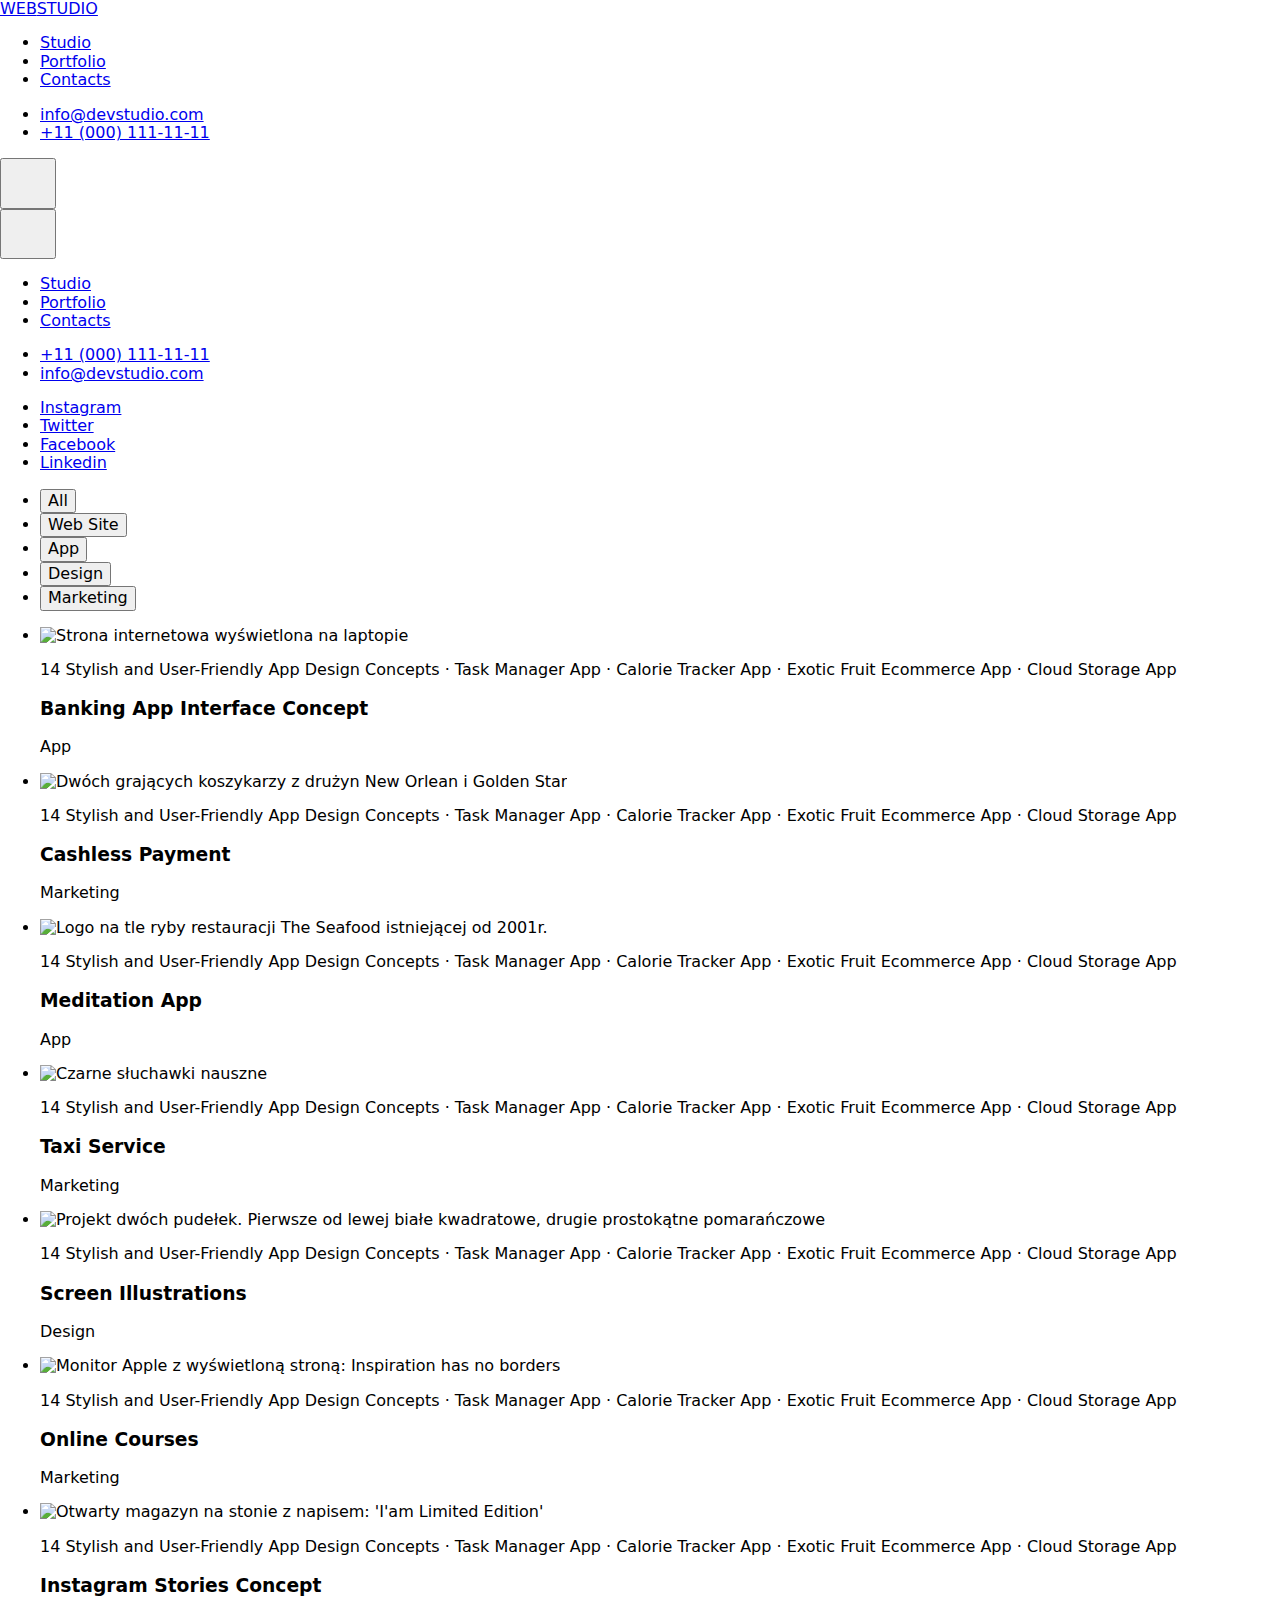
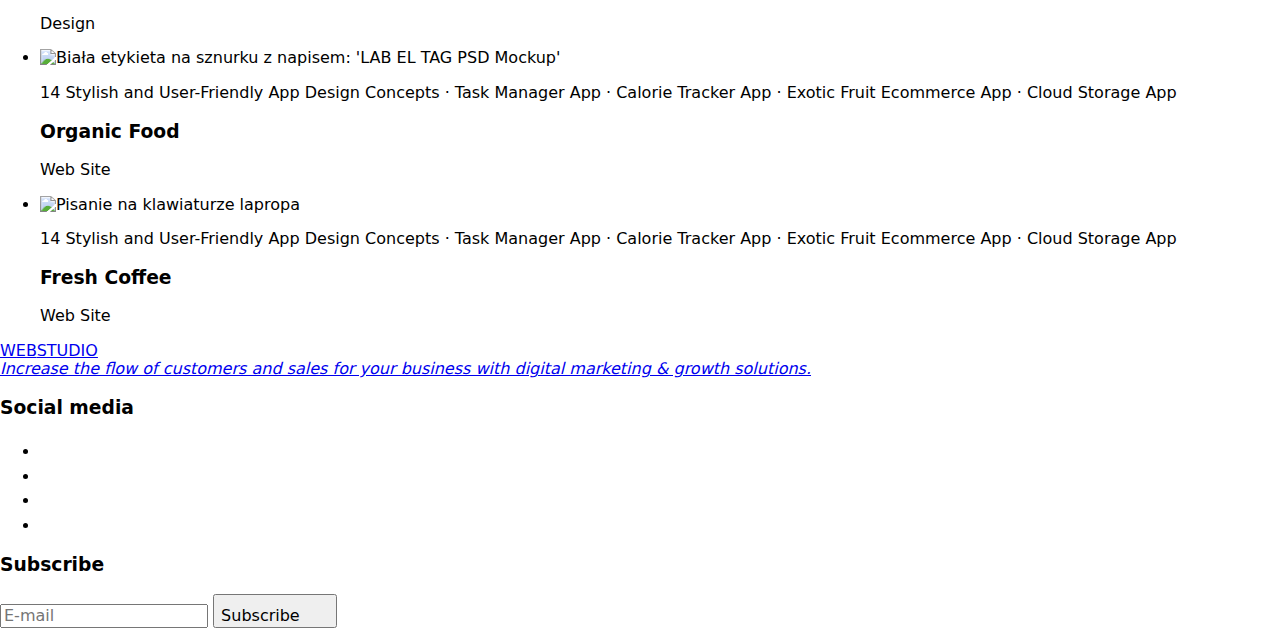
==== portfolio.html @ 86a1f660 "." ====
<!DOCTYPE html>
<html lang="eng">

<head>
    <meta charset="UTF-8">
    <meta http-equiv="X-UA-Compatible" content="IE=edge">
    <meta name="viewport" content="width=device-width, initial-scale=1.0">
    <link rel="stylesheet"
        href="https://cdnjs.cloudflare.com/ajax/libs/modern-normalize/1.0.0/modern-normalize.min.css" />
    <link rel="stylesheet" href="./css/main.min.css">
    <link rel="preconnect" href="https://fonts.googleapis.com">
    <link rel="preconnect" href="https://fonts.gstatic.com" crossorigin>
    <link
        href="https://fonts.googleapis.com/css2?family=Raleway:wght@700&family=Roboto:wght@400;500;700;900&display=swap"
        rel="stylesheet">
    <title>Portfolio</title>
</head>

<body>
    <!-- HEADER -->
    <header class="header">
        <div class="header-container container">
            <!-- Main navigation -->
            <nav class="navigation">
                <a class="logo link" href="./index.html"><span class="logo--accent">WEB</span><span
                        class="logo--light-theme">STUDIO</span></a>
                <ul class="navigation-list list">
                    <li class="navigation-list__item"><a class="navigation-list__link link"
                            href="./index.html">Studio</a>
                    </li>
                    <li class="navigation-list__item"><a class="navigation-list__link link active"
                            href="./portfolio.html">Portfolio</a>
                    <li class="navigation-list__item"><a class="navigation-list__link link" href="#">Contacts</a></li>
                </ul>
            </nav>
            <ul class="header-address-list list">
                <li class="header-address-list__item">
                    <a class="header-address-list__link header-address-list__link-mail link"
                        href="mailto:info@devstudio.com">
                        </svg>info@devstudio.com</a>
                </li>
                <li class="header-address-list__item">
                    <a class="header-address-list__link header-address-list__link-phone link" href="tel:+11 (000) 111-11-11">
                        </svg>+11 (000) 111-11-11</a>
                </li>
            </ul>
        </div>
        <button type="button" class="mobile-menu-burger" data-menu-open>
            <svg class="mobile-menu-btn__icon mobile-menu-btn__icon-open" width="40" height="40">
                <use class="mobile-menu-btn__icon" href="./images/svg/icons.svg#icon-menu-open">
                </use>
            </svg>
        </button>
        <div class="mobile-menu" data-menu>
            <button type="button" class="mobile-menu-close" data-menu-close>
                <svg class="mobile-menu-btn__icon mobile-menu-btn__icon-close" width="40" height="40">
                    <use class="mobile-menu-btn__icon" href="./images/svg/icons.svg#icon-menu-close"></use>
                </svg>
            </button>

            <div class="mobile-navigation">
                <ul class="mobile-navigation-list list">
                    <li class="mobile-navigation-list__item"><a class="mobile-navigation-list__link link"
                            href="./index.html">Studio</a></li>
                    <li class="mobile-navigation-list__item"><a class="mobile-navigation-list__link link active"
                            href="./portfolio.html">Portfolio</a>
                    </li>
                    <li class="mobile-navigation-list__item"><a class="mobile-navigation-list__link link"
                            href="#">Contacts</a>
                    </li>
                </ul>
            </div>

            <ul class="mobile-addres-list list">
                <li class="mobile-addres-list__item">
                    <a class="mobile-addres-list__link mobile-addres-list__link-phone link" href="tel:+11 (000) 111-11-11">+11 (000) 111-11-11</a>
                <li class="mobile-addres-list__item">
                    <a class="mobile-addres-list__link mobile-addres-list__link-mail link"
                        href="mailto:info@devstudio.com">info@devstudio.com</a>
                </li>
                </li>
            </ul>

            <ul class="header-social-list list">
                <li class="header-social-list__item"><a class="header-social-list__link link" href="#">Instagram</a>
                </li>
                <li class="header-social-list__item"><a class="header-social-list__link link" href="#" target="_blank"
                        rel="noopener noreferrer">Twitter</a></li>
                <li class="header-social-list__item"><a class="header-social-list__link link" href="#" target="_blank"
                        rel="noopener noreferrer">Facebook</a></li>
                <li class="header-social-list__item"><a class="header-social-list__link link" href="#" target="_blank"
                        rel="noopener noreferrer">Linkedin</a></li>
            </ul>
        </div>
    </header>

    <main>
        <!-- PORTFOLIO -->
        <section class="portfolio-filter section">
            <div class="container">
                <ul class="filter-list list">
                    <li class="filter-list__item"><button class="filter-list__btn" type="button">All</button></li>
                    <li class="filter-list__item"><button class="filter-list__btn" type="button">Web Site</button></li>
                    <li class="filter-list__item"><button class="filter-list__btn" type="button">App</button></li>
                    <li class="filter-list__item"><button class="filter-list__btn" type="button">Design</button></li>
                    <li class="filter-list__item"><button class="filter-list__btn" type="button">Marketing</button></li>
                </ul>
            </div>

            <!-- PORTFOLIO LIST -->
            <div class="container">
                <ul class="portfolio-list list">
                    <li class="portfolio-list__item">
                        <div class="portfolio-list__img">
                            <picture>
                                <source
                                    srcset="./images/portfolio/desktop/Technocrack-desktop.jpg 1x, ./images/portfolio/desktop/Technocrack-desktop@2x.jpg 2x"
                                    media="(min-width: 1200px)" type="image/jpeg" />
                                <source
                                    srcset="./images/portfolio/tablet/Technocrack-tablet.jpg 1x, ./images/portfolio/tablet/Technocrack-tablet@2x.jpg 2x"
                                    media="(min-width: 768px)" type="image/jpeg" />
                                <source
                                    srcset="./images/portfolio/mobile/Technocrack-mobile.jpg 1x, ./images/portfolio/mobile/Technocrack-mobile@2x.jpg 2x"
                                    media="(max-width: 767px)" type="image/jpeg" />
                                <img class="portfolio-list__img" src="/images/portfolio/mobile/Technocrack-mobile.jpg"
                                    alt="Strona internetowa wyświetlona na laptopie">
                            </picture>
                            <p class="portfolio-list__overlay-text">
                                14 Stylish and User-Friendly App Design Concepts · Task Manager App · Calorie Tracker App · Exotic Fruit Ecommerce App · Cloud Storage App
                            </p>
                        </div>
                        <div class="portfolio-list__wraper">
                            <h3 class="portfolio-list__project-name">Banking App Interface Concept</h3>
                            <p class="portfolio-list__description">App</p>
                        </div>
                    </li>
                    <li class="portfolio-list__item">
                        <div class="portfolio-list__img">
                            <picture>
                                <source
                                    srcset="./images/portfolio/desktop/GrafikaNewOrleanvsGoldenStar-desktop.jpg 1x, ./images/portfolio/desktop/GrafikaNewOrleanvsGoldenStar-desktop@2x.jpg 2x"
                                    media="(min-width: 1200px)" type="image/jpeg" />
                                <source
                                    srcset="./images/portfolio/tablet/GrafikaNewOrleanvsGoldenStar-tablet.jpg 1x, ./images/portfolio/tablet/GrafikaNewOrleanvsGoldenStar-tablet@2x.jpg 2x"
                                    media="(min-width: 768px)" type="image/jpeg" />
                                <source
                                    srcset="./images/portfolio/mobile/GrafikaNewOrleanvsGoldenStar-mobile.jpg 1x, ./images/portfolio/mobile/GrafikaNewOrleanvsGoldenStar-mobile@2x.jpg 2x"
                                    media="(max-width: 767px)" type="image/jpeg" />
                                <img class="portfolio-list__img"
                                    src="./images/portfolio/mobile/GrafikaNewOrleanvsGoldenStar-mobile.jpg"
                                    alt="Dwóch grających koszykarzy z drużyn New Orlean i Golden Star">
                            </picture>
                            <p class="portfolio-list__overlay-text">
                                14 Stylish and User-Friendly App Design Concepts · Task Manager App · Calorie Tracker App · Exotic Fruit Ecommerce App · Cloud Storage App
                            </p>
                        </div>
                        <div class="portfolio-list__wraper">
                            <h3 class="portfolio-list__project-name">Cashless Payment</h3>
                            <p class="portfolio-list__description">Marketing</p>
                        </div>
                    </li>
                    <li class="portfolio-list__item">
                        <div class="portfolio-list__img">
                            <picture>
                                <source
                                    srcset="./images/portfolio/desktop/RestauracjaSeafood-desktop.jpg 1x, ./images/portfolio/desktop/RestauracjaSeafood-desktop@2x.jpg 2x"
                                    media="(min-width: 1200px)" type="image/jpeg" />
                                <source
                                    srcset="./images/portfolio/tablet/RestauracjaSeafood-tablet.jpg 1x, ./images/portfolio/tablet/RestauracjaSeafood-tablet@2x.jpg 2x"
                                    media="(min-width: 768px)" type="image/jpeg" />
                                <source
                                    srcset="./images/portfolio/mobile/RestauracjaSeafood-mobile.jpg 1x, ./images/portfolio/mobile/RestauracjaSeafood-mobile@2x.jpg 2x"
                                    media="(max-width: 767px)" type="image/jpeg" />
                                <img class="portfolio-list__img"
                                    src="./images/portfolio/mobile/RestauracjaSeafood-mobile.jpg"
                                    alt="Logo na tle ryby restauracji The Seafood istniejącej od 2001r.">
                            </picture>
                            <p class="portfolio-list__overlay-text">
                                14 Stylish and User-Friendly App Design Concepts · Task Manager App · Calorie Tracker App · Exotic Fruit Ecommerce App · Cloud Storage App
                            </p>
                        </div>
                        <div class="portfolio-list__wraper">
                            <h3 class="portfolio-list__project-name">Meditation App</h3>
                            <p class="portfolio-list__description">App</p>
                        </div>
                    </li>
                    <li class="portfolio-list__item">
                        <div class="portfolio-list__img">
                            <picture>
                                <source
                                    srcset="./images/portfolio/desktop/ProjektPrime-desktop.jpg 1x, ./images/portfolio/desktop/ProjektPrime-desktop@2x.jpg 2x"
                                    media="(min-width: 1200px)" type="image/jpeg" />
                                <source
                                    srcset="./images/portfolio/tablet/ProjektPrime-tablet.jpg 1x, ./images/portfolio/tablet/ProjektPrime-tablet@2x.jpg 2x"
                                    media="(min-width: 768px)" type="image/jpeg" />
                                <source
                                    srcset="./images/portfolio/mobile/ProjektPrime-mobile.jpg 1x, ./images/portfolio/mobile/ProjektPrime-mobile@2x.jpg 2x"
                                    media="(max-width: 767px)" type="image/jpeg" />
                                <img class="portfolio-list__img" src="./images/portfolio/mobile/ProjektPrime-mobile.jpg"
                                    alt="Czarne słuchawki nauszne">
                            </picture>
                            <p class="portfolio-list__overlay-text">
                                14 Stylish and User-Friendly App Design Concepts · Task Manager App · Calorie Tracker App · Exotic Fruit Ecommerce App · Cloud Storage App
                            </p>
                        </div>
                        <div class="portfolio-list__wraper">
                            <h3 class="portfolio-list__project-name">Taxi Service</h3>
                            <p class="portfolio-list__description">Marketing</p>
                        </div>
                    </li>
                    <li class="portfolio-list__item">
                        <div class="portfolio-list__img">
                            <picture>
                                <source
                                    srcset="./images/portfolio/desktop/ProjektBoxes-desktop.jpg 1x, ./images/portfolio/desktop/ProjektBoxes-desktop@2x.jpg 2x"
                                    media="(min-width: 1200px)" type="image/jpeg" />
                                <source
                                    srcset="./images/portfolio/tablet/ProjektBoxes-tablet.jpg 1x, ./images/portfolio/tablet/ProjektBoxes-tablet@2x.jpg 2x"
                                    media="(min-width: 768px)" type="image/jpeg" />
                                <source
                                    srcset="./images/portfolio/mobile/ProjektBoxes-mobile.jpg 1x, ./images/portfolio/mobile/ProjektBoxes-mobile@2x.jpg 2x"
                                    media="(max-width: 767px)" type="image/jpeg" />
                                <img class="portfolio-list__img" src="./images/portfolio/mobile/ProjektBoxes-mobile.jpg"
                                    alt="Projekt dwóch pudełek. Pierwsze od lewej białe kwadratowe, drugie prostokątne pomarańczowe">
                            </picture>
                            <p class="portfolio-list__overlay-text">
                                14 Stylish and User-Friendly App Design Concepts · Task Manager App · Calorie Tracker App · Exotic Fruit Ecommerce App · Cloud Storage App
                            </p>
                        </div>
                        <div class="portfolio-list__wraper">
                            <h3 class=" portfolio-list__project-name">Screen Illustrations</h3>
                            <p class="portfolio-list__description">Design</p>
                        </div>
                    </li>
                    <li class="portfolio-list__item">
                        <div class="portfolio-list__img">
                            <picture>
                                <source
                                    srcset="./images/portfolio/desktop/InspirationHasNoBorders-desktop.jpg 1x, ./images/portfolio/desktop/InspirationHasNoBorders-desktop@2x.jpg 2x"
                                    media="(min-width: 1200px)" type="image/jpeg" />
                                <source
                                    srcset="./images/portfolio/tablet/InspirationHasNoBorders-tablet.jpg 1x, ./images/portfolio/tablet/InspirationHasNoBorders-tablet@2x.jpg 2x"
                                    media="(min-width: 768px)" type="image/jpeg" />
                                <source
                                    srcset="./images/portfolio/mobile/InspirationHasNoBorders-mobile.jpg 1x, ./images/portfolio/mobile/InspirationHasNoBorders-mobile@2x.jpg 2x"
                                    media="(max-width: 767px)" type="image/jpeg" />
                                <img class="portfolio-list__img"
                                    src="./images/portfolio/mobile/InspirationHasNoBorders-mobile.jpg"
                                    alt="Monitor Apple z wyświetloną stroną: Inspiration has no borders">
                            </picture>
                            <p class="portfolio-list__overlay-text">
                                14 Stylish and User-Friendly App Design Concepts · Task Manager App · Calorie Tracker App · Exotic Fruit Ecommerce App · Cloud Storage App
                            </p>
                        </div>
                        <div class="portfolio-list__wraper">
                            <h3 class="portfolio-list__project-name">Online Courses</h3>
                            <p class="portfolio-list__description">Marketing</p>
                        </div>
                    </li>
                    <li class="portfolio-list__item">
                        <div class="portfolio-list__img">
                            <picture>
                                <source
                                    srcset="./images/portfolio/desktop/MagazynLimitedEdition-desktop.jpg 1x, ./images/portfolio/desktop/MagazynLimitedEdition-desktop@2x.jpg 2x"
                                    media="(min-width: 1200px)" type="image/jpeg" />
                                <source
                                    srcset="./images/portfolio/tablet/MagazynLimitedEdition-tablet.jpg 1x, ./images/portfolio/tablet/MagazynLimitedEdition-tablet@2x.jpg 2x"
                                    media="(min-width: 768px)" type="image/jpeg" />
                                <source
                                    srcset="./images/portfolio/mobile/MagazynLimitedEdition-mobile.jpg 1x, ./images/portfolio/mobile/MagazynLimitedEdition-mobile@2x.jpg 2x"
                                    media="(max-width: 767px)" type="image/jpeg" />
                                <img class="portfolio-list__img"
                                    src="./images/portfolio/mobile/MagazynLimitedEdition-mobile.jpg"
                                    alt="Otwarty magazyn na stonie z napisem: 'I'am Limited Edition'">
                            </picture>
                            <p class="portfolio-list__overlay-text">
                                14 Stylish and User-Friendly App Design Concepts · Task Manager App · Calorie Tracker App · Exotic Fruit Ecommerce App · Cloud Storage App
                            </p>
                        </div>
                        <div class="portfolio-list__wraper">
                            <h3 class="portfolio-list__project-name">Instagram Stories Concept</h3>
                            <p class="portfolio-list__description">Design</p>
                        </div>
                    </li>
                    <li class="portfolio-list__item">
                        <div class="portfolio-list__img">
                            <picture>
                                <source
                                    srcset="./images/portfolio/desktop/ProjektLAB-desktop.jpg 1x, ./images/portfolio/desktop/ProjektLAB-desktop@2x.jpg 2x"
                                    media="(min-width: 1200px)" type="image/jpeg" />
                                <source
                                    srcset="./images/portfolio/tablet/ProjektLAB-tablet.jpg 1x, ./images/portfolio/tablet/ProjektLAB-tablet@2x.jpg 2x"
                                    media="(min-width: 768px)" type="image/jpeg" />
                                <source
                                    srcset="./images/portfolio/mobile/ProjektLAB-mobile.jpg 1x, ./images/portfolio/mobile/ProjektLAB-mobile@2x.jpg 2x"
                                    media="(max-width: 767px)" type="image/jpeg" />
                                <img class="portfolio-list__img" src="./images/portfolio/mobile/ProjektLAB-mobile.jpg"
                                    alt="Biała etykieta na sznurku z napisem: 'LAB EL TAG PSD Mockup'">
                            </picture>
                            <p class="portfolio-list__overlay-text">
                                14 Stylish and User-Friendly App Design Concepts · Task Manager App · Calorie Tracker App · Exotic Fruit Ecommerce App · Cloud Storage App
                            </p>
                        </div>
                        <div class="portfolio-list__wraper">
                            <h3 class="portfolio-list__project-name">Organic Food</h3>
                            <p class="portfolio-list__description">Web Site</p>
                        </div>
                    </li>
                    <li class="portfolio-list__item">
                        <div class="portfolio-list__img">
                            <picture>
                                <source
                                    srcset="./images/portfolio/desktop/GrowingBusiness-desktop.jpg 1x, ./images/portfolio/desktop/GrowingBusiness-desktop@2x.jpg 2x"
                                    media="(min-width: 1200px)" type="image/jpeg" />
                                <source
                                    srcset="./images/portfolio/tablet/GrowingBusiness-tablet.jpg 1x, ./images/portfolio/tablet/GrowingBusiness-tablet@2x.jpg 2x"
                                    media="(min-width: 768px)" type="image/jpeg" />
                                <source
                                    srcset="./images/portfolio/mobile/GrowingBusiness-mobile.jpg 1x, ./images/portfolio/mobile/GrowingBusiness-mobile@2x.jpg 2x"
                                    media="(max-width: 767px)" type="image/jpeg" />
                                <img class="portfolio-list__img"
                                    src="./images/portfolio/mobile/GrowingBusiness-mobile.jpg"
                                    alt="Pisanie na klawiaturze lapropa">
                            </picture>
                            <p class="portfolio-list__overlay-text">
                                14 Stylish and User-Friendly App Design Concepts · Task Manager App · Calorie Tracker App · Exotic Fruit Ecommerce App · Cloud Storage App
                            </p>
                        </div>
                        <div class="portfolio-list__wraper">
                            <h3 class="portfolio-list__project-name">Fresh Coffee</h3>
                            <p class="portfolio-list__description">Web Site</p>
                        </div>
                    </li>
                </ul>
            </div>
        </section>
    </main>

    <!-- Page footer - left side -->
    <footer class="footer">
        <div class="footer__container container">
            <div class="footer__wrapper">
                <div class="footer__left-side">
                    <a class="logo link" href="./index.html"><span class="logo--accent">WEB</span><span
                            class="logo--dark-theme">STUDIO</span></a>
                    <address class="address">
                            <a class="address-list__link address-list__link--white link"
                                    href="https://goo.gl/maps/m3muW4rAkbrLs5uR9" target="_blank">Increase the flow of customers and sales for your business with digital marketing & growth solutions.</a>
                    </address>
                </div>
                <!-- Page footer - center -->
                <div class="footer__center">
                    <h3 class="third-header footer__third-header">Social media</h3>
                    <ul class="social-list list">
                        <li class="social-list__item">
                            <a class="social-list__link" href="#">
                                <svg class="social-list__icon" width="20" height="20">
                                    <use href="./images/svg/icons.svg#icon-instagram"></use>
                                </svg>
                            </a>
                        </li>
                        <li class="social-list__item"><a class="social-list__link" href="#">
                                <svg class="social-list__icon" width="20" height="20">
                                    <use href="./images/svg/icons.svg#icon-twitter"></use>
                                </svg>
                            </a></li>
                        <li class="social-list__item"><a class="social-list__link" href="#">
                                <svg class="social-list__icon" width="20" height="20">
                                    <use href="./images/svg/icons.svg#icon-facebook"></use>
                                </svg>
                            </a></li>
                        <li class="social-list__item"><a class="social-list__link" href="#">
                                <svg class="social-list__icon" width="20" height="20">
                                    <use href="./images/svg/icons.svg#icon-linkedin"></use>
                                </svg>
                            </a></li>
                    </ul>
                </div>
            </div>
            <!-- Page footer - right side - newsletter-->
            <div class="footer__newsletter">
                <h3 class="third-header footer__third-header">Subscribe</h3>
                <form class="footer-form__newsletter" name="footer-form-newsletter" autocomplete="on" formvalidate>
                    <label class="newsletter__label">
                        <input class="newsletter__email" type="email" name="email" placeholder="E-mail">
                    </label>
                    <button class="btn newsletter__btn" type="submit">Subscribe
                        <svg class="newsletter__btn-icon" width="24" height="24">
                            <use href="./images/svg/icons.svg#icon-send"></use>
                        </svg></button>
                </form>
            </div>
        </div>
    </footer>

    <!-- Skrypt Java Script - Mobile menu -->
    <script src="./js/mobile-menu.js"></script>
</body>

</html>
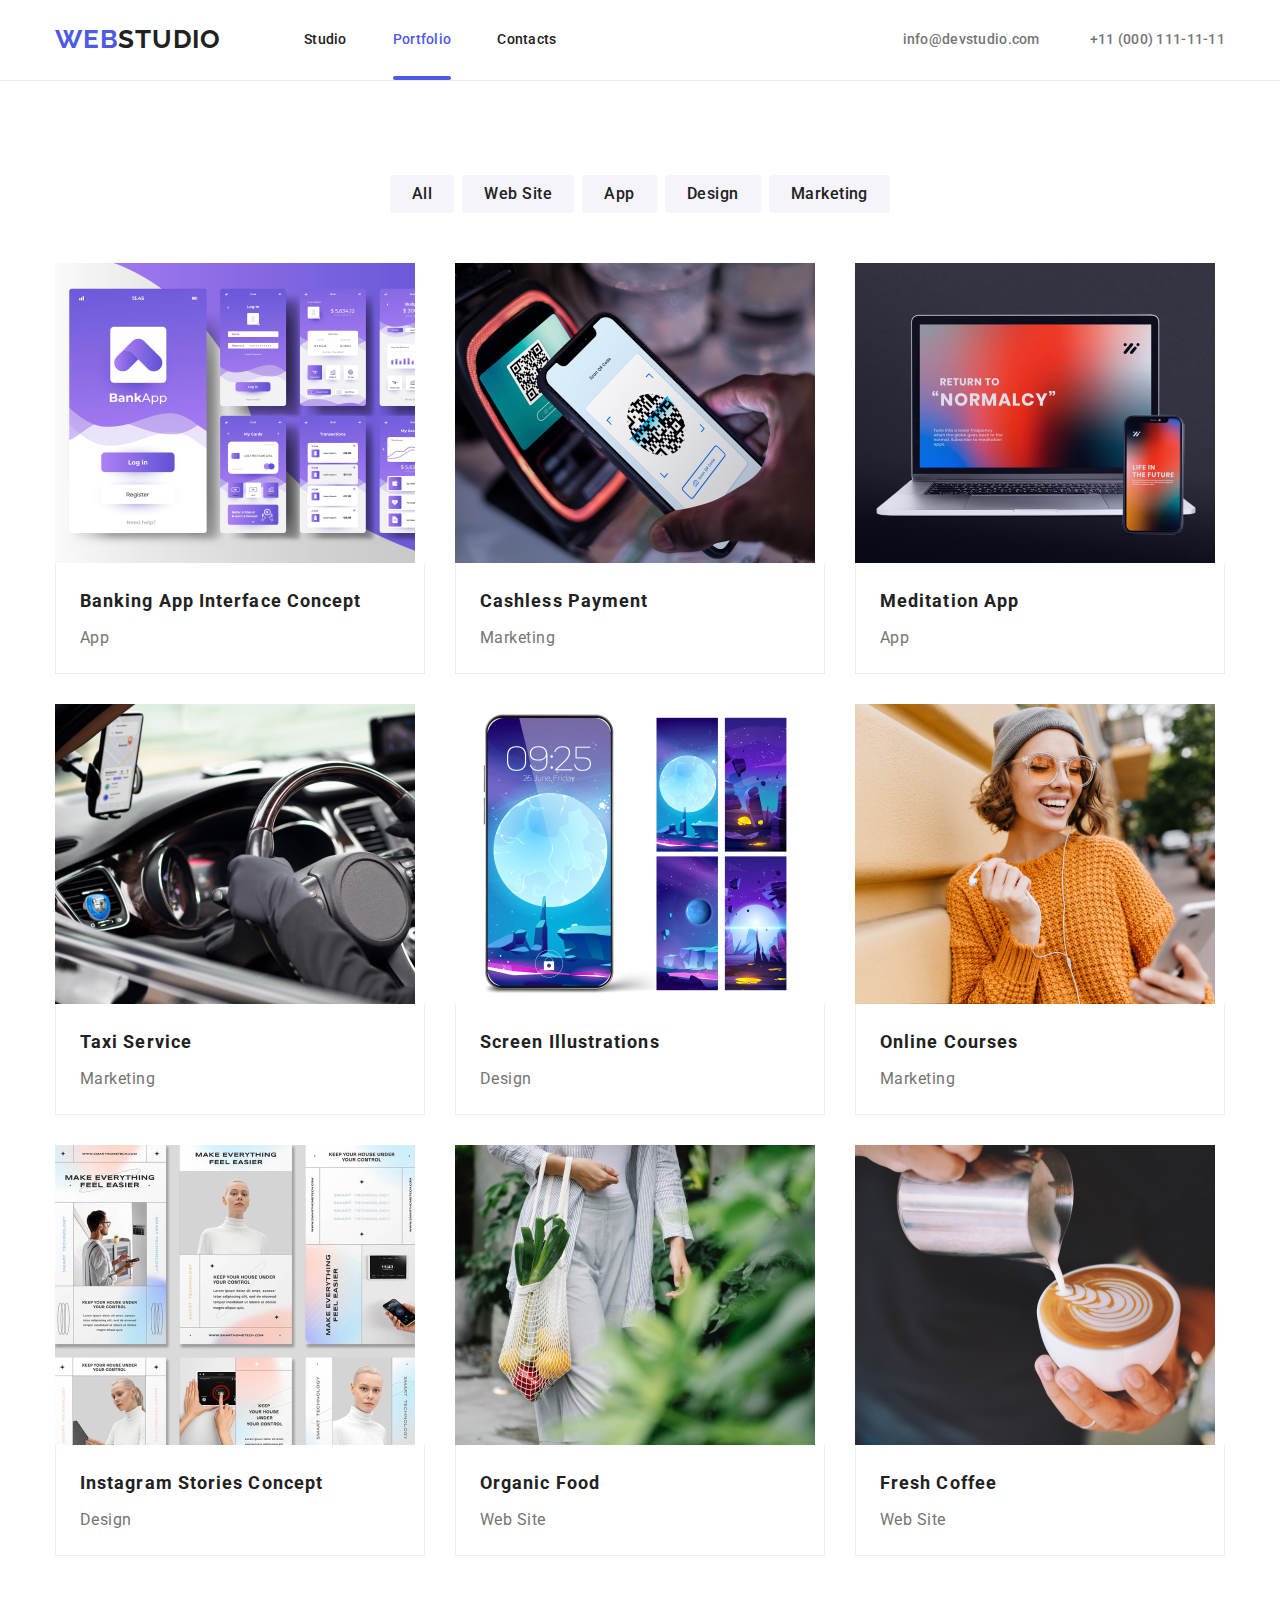
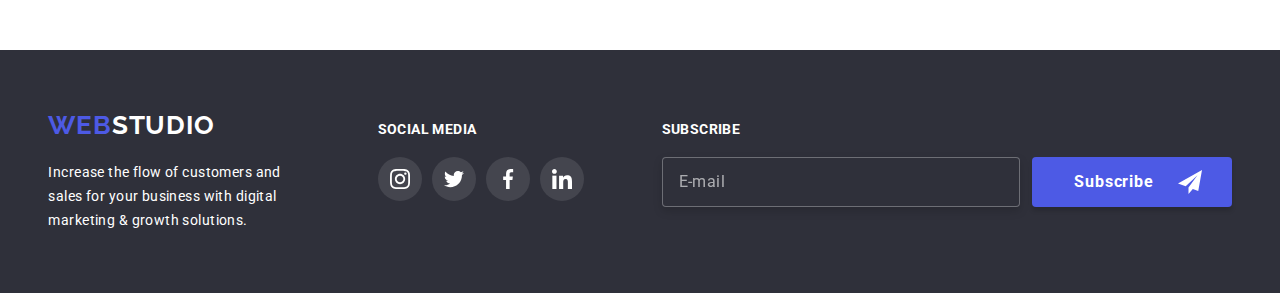
==== commit b30f7a26: "." ====
--- a/portfolio.html
+++ b/portfolio.html
@@ -114,16 +114,15 @@
                         <div class="portfolio-list__img">
                             <picture>
                                 <source
-                                    srcset="./images/portfolio/desktop/Technocrack-desktop.jpg 1x, ./images/portfolio/desktop/Technocrack-desktop@2x.jpg 2x"
-                                    media="(min-width: 1200px)" type="image/jpeg" />
-                                <source
-                                    srcset="./images/portfolio/tablet/Technocrack-tablet.jpg 1x, ./images/portfolio/tablet/Technocrack-tablet@2x.jpg 2x"
-                                    media="(min-width: 768px)" type="image/jpeg" />
-                                <source
-                                    srcset="./images/portfolio/mobile/Technocrack-mobile.jpg 1x, ./images/portfolio/mobile/Technocrack-mobile@2x.jpg 2x"
-                                    media="(max-width: 767px)" type="image/jpeg" />
-                                <img class="portfolio-list__img" src="/images/portfolio/mobile/Technocrack-mobile.jpg"
-                                    alt="Strona internetowa wyświetlona na laptopie">
+                                    srcset="./images/portfolio/desktop/BankApp-desktop.jpg 1x, ./images/portfolio/desktop/BankApp-desktop@2x.jpg 2x"
+                                    media="(min-width: 1200px)" type="image/jpeg" />
+                                <source
+                                    srcset="./images/portfolio/tablet/BankApp-tablet.jpg 1x, ./images/portfolio/tablet/BankApp-tablet@2x.jpg 2x"
+                                    media="(min-width: 768px)" type="image/jpeg" />
+                                <source
+                                    srcset="./images/portfolio/mobile/BankApp-mobile.jpg 1x, ./images/portfolio/mobile/BankApp-mobile@2x.jpg 2x"
+                                    media="(max-width: 767px)" type="image/jpeg" />
+                                <img class="portfolio-list__img" src="/images/portfolio/mobile/BankApp-mobile.jpg">
                             </picture>
                             <p class="portfolio-list__overlay-text">
                                 14 Stylish and User-Friendly App Design Concepts · Task Manager App · Calorie Tracker App · Exotic Fruit Ecommerce App · Cloud Storage App
@@ -138,17 +137,16 @@
                         <div class="portfolio-list__img">
                             <picture>
                                 <source
-                                    srcset="./images/portfolio/desktop/GrafikaNewOrleanvsGoldenStar-desktop.jpg 1x, ./images/portfolio/desktop/GrafikaNewOrleanvsGoldenStar-desktop@2x.jpg 2x"
-                                    media="(min-width: 1200px)" type="image/jpeg" />
-                                <source
-                                    srcset="./images/portfolio/tablet/GrafikaNewOrleanvsGoldenStar-tablet.jpg 1x, ./images/portfolio/tablet/GrafikaNewOrleanvsGoldenStar-tablet@2x.jpg 2x"
-                                    media="(min-width: 768px)" type="image/jpeg" />
-                                <source
-                                    srcset="./images/portfolio/mobile/GrafikaNewOrleanvsGoldenStar-mobile.jpg 1x, ./images/portfolio/mobile/GrafikaNewOrleanvsGoldenStar-mobile@2x.jpg 2x"
-                                    media="(max-width: 767px)" type="image/jpeg" />
-                                <img class="portfolio-list__img"
-                                    src="./images/portfolio/mobile/GrafikaNewOrleanvsGoldenStar-mobile.jpg"
-                                    alt="Dwóch grających koszykarzy z drużyn New Orlean i Golden Star">
+                                    srcset="./images/portfolio/desktop/Scan-desktop.jpg 1x, ./images/portfolio/desktop/Scan-desktop@2x.jpg 2x"
+                                    media="(min-width: 1200px)" type="image/jpeg" />
+                                <source
+                                    srcset="./images/portfolio/tablet/Scan-tablet.jpg 1x, ./images/portfolio/tablet/Scan-tablet@2x.jpg 2x"
+                                    media="(min-width: 768px)" type="image/jpeg" />
+                                <source
+                                    srcset="./images/portfolio/mobile/Scan-mobile.jpg 1x, ./images/portfolio/mobile/Scan-mobile@2x.jpg 2x"
+                                    media="(max-width: 767px)" type="image/jpeg" />
+                                <img class="portfolio-list__img"
+                                    src="./images/portfolio/mobile/Scan-mobile.jpg">
                             </picture>
                             <p class="portfolio-list__overlay-text">
                                 14 Stylish and User-Friendly App Design Concepts · Task Manager App · Calorie Tracker App · Exotic Fruit Ecommerce App · Cloud Storage App
@@ -163,17 +161,16 @@
                         <div class="portfolio-list__img">
                             <picture>
                                 <source
-                                    srcset="./images/portfolio/desktop/RestauracjaSeafood-desktop.jpg 1x, ./images/portfolio/desktop/RestauracjaSeafood-desktop@2x.jpg 2x"
-                                    media="(min-width: 1200px)" type="image/jpeg" />
-                                <source
-                                    srcset="./images/portfolio/tablet/RestauracjaSeafood-tablet.jpg 1x, ./images/portfolio/tablet/RestauracjaSeafood-tablet@2x.jpg 2x"
-                                    media="(min-width: 768px)" type="image/jpeg" />
-                                <source
-                                    srcset="./images/portfolio/mobile/RestauracjaSeafood-mobile.jpg 1x, ./images/portfolio/mobile/RestauracjaSeafood-mobile@2x.jpg 2x"
-                                    media="(max-width: 767px)" type="image/jpeg" />
-                                <img class="portfolio-list__img"
-                                    src="./images/portfolio/mobile/RestauracjaSeafood-mobile.jpg"
-                                    alt="Logo na tle ryby restauracji The Seafood istniejącej od 2001r.">
+                                    srcset="./images/portfolio/desktop/Computer-desktop.jpg 1x, ./images/portfolio/desktop/Computer-desktop@2x.jpg 2x"
+                                    media="(min-width: 1200px)" type="image/jpeg" />
+                                <source
+                                    srcset="./images/portfolio/tablet/Computer-tablet.jpg 1x, ./images/portfolio/tablet/Computer-tablet@2x.jpg 2x"
+                                    media="(min-width: 768px)" type="image/jpeg" />
+                                <source
+                                    srcset="./images/portfolio/mobile/Computer-mobile.jpg 1x, ./images/portfolio/mobile/Computer-mobile@2x.jpg 2x"
+                                    media="(max-width: 767px)" type="image/jpeg" />
+                                <img class="portfolio-list__img"
+                                    src="./images/portfolio/mobile/Computer-mobile.jpg">
                             </picture>
                             <p class="portfolio-list__overlay-text">
                                 14 Stylish and User-Friendly App Design Concepts · Task Manager App · Calorie Tracker App · Exotic Fruit Ecommerce App · Cloud Storage App
@@ -188,16 +185,15 @@
                         <div class="portfolio-list__img">
                             <picture>
                                 <source
-                                    srcset="./images/portfolio/desktop/ProjektPrime-desktop.jpg 1x, ./images/portfolio/desktop/ProjektPrime-desktop@2x.jpg 2x"
-                                    media="(min-width: 1200px)" type="image/jpeg" />
-                                <source
-                                    srcset="./images/portfolio/tablet/ProjektPrime-tablet.jpg 1x, ./images/portfolio/tablet/ProjektPrime-tablet@2x.jpg 2x"
-                                    media="(min-width: 768px)" type="image/jpeg" />
-                                <source
-                                    srcset="./images/portfolio/mobile/ProjektPrime-mobile.jpg 1x, ./images/portfolio/mobile/ProjektPrime-mobile@2x.jpg 2x"
-                                    media="(max-width: 767px)" type="image/jpeg" />
-                                <img class="portfolio-list__img" src="./images/portfolio/mobile/ProjektPrime-mobile.jpg"
-                                    alt="Czarne słuchawki nauszne">
+                                    srcset="./images/portfolio/desktop/Taxi-desktop.jpg 1x, ./images/portfolio/desktop/Taxi-desktop@2x.jpg 2x"
+                                    media="(min-width: 1200px)" type="image/jpeg" />
+                                <source
+                                    srcset="./images/portfolio/tablet/Taxi-tablet.jpg 1x, ./images/portfolio/tablet/Taxi-tablet@2x.jpg 2x"
+                                    media="(min-width: 768px)" type="image/jpeg" />
+                                <source
+                                    srcset="./images/portfolio/mobile/Taxi-mobile.jpg 1x, ./images/portfolio/mobile/Taxi-mobile@2x.jpg 2x"
+                                    media="(max-width: 767px)" type="image/jpeg" />
+                                <img class="portfolio-list__img" src="./images/portfolio/mobile/Taxi-mobile.jpg">
                             </picture>
                             <p class="portfolio-list__overlay-text">
                                 14 Stylish and User-Friendly App Design Concepts · Task Manager App · Calorie Tracker App · Exotic Fruit Ecommerce App · Cloud Storage App
@@ -212,16 +208,15 @@
                         <div class="portfolio-list__img">
                             <picture>
                                 <source
-                                    srcset="./images/portfolio/desktop/ProjektBoxes-desktop.jpg 1x, ./images/portfolio/desktop/ProjektBoxes-desktop@2x.jpg 2x"
-                                    media="(min-width: 1200px)" type="image/jpeg" />
-                                <source
-                                    srcset="./images/portfolio/tablet/ProjektBoxes-tablet.jpg 1x, ./images/portfolio/tablet/ProjektBoxes-tablet@2x.jpg 2x"
-                                    media="(min-width: 768px)" type="image/jpeg" />
-                                <source
-                                    srcset="./images/portfolio/mobile/ProjektBoxes-mobile.jpg 1x, ./images/portfolio/mobile/ProjektBoxes-mobile@2x.jpg 2x"
-                                    media="(max-width: 767px)" type="image/jpeg" />
-                                <img class="portfolio-list__img" src="./images/portfolio/mobile/ProjektBoxes-mobile.jpg"
-                                    alt="Projekt dwóch pudełek. Pierwsze od lewej białe kwadratowe, drugie prostokątne pomarańczowe">
+                                    srcset="./images/portfolio/desktop/Screen-desktop.jpg 1x, ./images/portfolio/desktop/Screen-desktop@2x.jpg 2x"
+                                    media="(min-width: 1200px)" type="image/jpeg" />
+                                <source
+                                    srcset="./images/portfolio/tablet/Screen-tablet.jpg 1x, ./images/portfolio/tablet/Screen-tablet@2x.jpg 2x"
+                                    media="(min-width: 768px)" type="image/jpeg" />
+                                <source
+                                    srcset="./images/portfolio/mobile/Screen-mobile.jpg 1x, ./images/portfolio/mobile/Screen-mobile@2x.jpg 2x"
+                                    media="(max-width: 767px)" type="image/jpeg" />
+                                <img class="portfolio-list__img" src="./images/portfolio/mobile/Screen-mobile.jpg">
                             </picture>
                             <p class="portfolio-list__overlay-text">
                                 14 Stylish and User-Friendly App Design Concepts · Task Manager App · Calorie Tracker App · Exotic Fruit Ecommerce App · Cloud Storage App
@@ -236,17 +231,16 @@
                         <div class="portfolio-list__img">
                             <picture>
                                 <source
-                                    srcset="./images/portfolio/desktop/InspirationHasNoBorders-desktop.jpg 1x, ./images/portfolio/desktop/InspirationHasNoBorders-desktop@2x.jpg 2x"
-                                    media="(min-width: 1200px)" type="image/jpeg" />
-                                <source
-                                    srcset="./images/portfolio/tablet/InspirationHasNoBorders-tablet.jpg 1x, ./images/portfolio/tablet/InspirationHasNoBorders-tablet@2x.jpg 2x"
-                                    media="(min-width: 768px)" type="image/jpeg" />
-                                <source
-                                    srcset="./images/portfolio/mobile/InspirationHasNoBorders-mobile.jpg 1x, ./images/portfolio/mobile/InspirationHasNoBorders-mobile@2x.jpg 2x"
-                                    media="(max-width: 767px)" type="image/jpeg" />
-                                <img class="portfolio-list__img"
-                                    src="./images/portfolio/mobile/InspirationHasNoBorders-mobile.jpg"
-                                    alt="Monitor Apple z wyświetloną stroną: Inspiration has no borders">
+                                    srcset="./images/portfolio/desktop/OnlineCourse-desktop.jpg 1x, ./images/portfolio/desktop/OnlineCourse-desktop@2x.jpg 2x"
+                                    media="(min-width: 1200px)" type="image/jpeg" />
+                                <source
+                                    srcset="./images/portfolio/tablet/OnlineCourse-tablet.jpg 1x, ./images/portfolio/tablet/OnlineCourse-tablet@2x.jpg 2x"
+                                    media="(min-width: 768px)" type="image/jpeg" />
+                                <source
+                                    srcset="./images/portfolio/mobile/OnlineCourse-mobile.jpg 1x, ./images/portfolio/mobile/OnlineCourse-mobile@2x.jpg 2x"
+                                    media="(max-width: 767px)" type="image/jpeg" />
+                                <img class="portfolio-list__img"
+                                    src="./images/portfolio/mobile/OnlineCourse-mobile.jpg">
                             </picture>
                             <p class="portfolio-list__overlay-text">
                                 14 Stylish and User-Friendly App Design Concepts · Task Manager App · Calorie Tracker App · Exotic Fruit Ecommerce App · Cloud Storage App
@@ -261,17 +255,16 @@
                         <div class="portfolio-list__img">
                             <picture>
                                 <source
-                                    srcset="./images/portfolio/desktop/MagazynLimitedEdition-desktop.jpg 1x, ./images/portfolio/desktop/MagazynLimitedEdition-desktop@2x.jpg 2x"
-                                    media="(min-width: 1200px)" type="image/jpeg" />
-                                <source
-                                    srcset="./images/portfolio/tablet/MagazynLimitedEdition-tablet.jpg 1x, ./images/portfolio/tablet/MagazynLimitedEdition-tablet@2x.jpg 2x"
-                                    media="(min-width: 768px)" type="image/jpeg" />
-                                <source
-                                    srcset="./images/portfolio/mobile/MagazynLimitedEdition-mobile.jpg 1x, ./images/portfolio/mobile/MagazynLimitedEdition-mobile@2x.jpg 2x"
-                                    media="(max-width: 767px)" type="image/jpeg" />
-                                <img class="portfolio-list__img"
-                                    src="./images/portfolio/mobile/MagazynLimitedEdition-mobile.jpg"
-                                    alt="Otwarty magazyn na stonie z napisem: 'I'am Limited Edition'">
+                                    srcset="./images/portfolio/desktop/Insta-desktop.jpg 1x, ./images/portfolio/desktop/Insta-desktop@2x.jpg 2x"
+                                    media="(min-width: 1200px)" type="image/jpeg" />
+                                <source
+                                    srcset="./images/portfolio/tablet/Insta-tablet.jpg 1x, ./images/portfolio/tablet/Insta-tablet@2x.jpg 2x"
+                                    media="(min-width: 768px)" type="image/jpeg" />
+                                <source
+                                    srcset="./images/portfolio/mobile/Insta-mobile.jpg 1x, ./images/portfolio/mobile/Insta-mobile@2x.jpg 2x"
+                                    media="(max-width: 767px)" type="image/jpeg" />
+                                <img class="portfolio-list__img"
+                                    src="./images/portfolio/mobile/Insta-mobile.jpg">
                             </picture>
                             <p class="portfolio-list__overlay-text">
                                 14 Stylish and User-Friendly App Design Concepts · Task Manager App · Calorie Tracker App · Exotic Fruit Ecommerce App · Cloud Storage App
@@ -286,16 +279,15 @@
                         <div class="portfolio-list__img">
                             <picture>
                                 <source
-                                    srcset="./images/portfolio/desktop/ProjektLAB-desktop.jpg 1x, ./images/portfolio/desktop/ProjektLAB-desktop@2x.jpg 2x"
-                                    media="(min-width: 1200px)" type="image/jpeg" />
-                                <source
-                                    srcset="./images/portfolio/tablet/ProjektLAB-tablet.jpg 1x, ./images/portfolio/tablet/ProjektLAB-tablet@2x.jpg 2x"
-                                    media="(min-width: 768px)" type="image/jpeg" />
-                                <source
-                                    srcset="./images/portfolio/mobile/ProjektLAB-mobile.jpg 1x, ./images/portfolio/mobile/ProjektLAB-mobile@2x.jpg 2x"
-                                    media="(max-width: 767px)" type="image/jpeg" />
-                                <img class="portfolio-list__img" src="./images/portfolio/mobile/ProjektLAB-mobile.jpg"
-                                    alt="Biała etykieta na sznurku z napisem: 'LAB EL TAG PSD Mockup'">
+                                    srcset="./images/portfolio/desktop/Food-desktop.jpg 1x, ./images/portfolio/desktop/Food-desktop@2x.jpg 2x"
+                                    media="(min-width: 1200px)" type="image/jpeg" />
+                                <source
+                                    srcset="./images/portfolio/tablet/Food-tablet.jpg 1x, ./images/portfolio/tablet/Food-tablet@2x.jpg 2x"
+                                    media="(min-width: 768px)" type="image/jpeg" />
+                                <source
+                                    srcset="./images/portfolio/mobile/Food-mobile.jpg 1x, ./images/portfolio/mobile/Food-mobile@2x.jpg 2x"
+                                    media="(max-width: 767px)" type="image/jpeg" />
+                                <img class="portfolio-list__img" src="./images/portfolio/mobile/Food-mobile.jpg">
                             </picture>
                             <p class="portfolio-list__overlay-text">
                                 14 Stylish and User-Friendly App Design Concepts · Task Manager App · Calorie Tracker App · Exotic Fruit Ecommerce App · Cloud Storage App
@@ -310,17 +302,16 @@
                         <div class="portfolio-list__img">
                             <picture>
                                 <source
-                                    srcset="./images/portfolio/desktop/GrowingBusiness-desktop.jpg 1x, ./images/portfolio/desktop/GrowingBusiness-desktop@2x.jpg 2x"
-                                    media="(min-width: 1200px)" type="image/jpeg" />
-                                <source
-                                    srcset="./images/portfolio/tablet/GrowingBusiness-tablet.jpg 1x, ./images/portfolio/tablet/GrowingBusiness-tablet@2x.jpg 2x"
-                                    media="(min-width: 768px)" type="image/jpeg" />
-                                <source
-                                    srcset="./images/portfolio/mobile/GrowingBusiness-mobile.jpg 1x, ./images/portfolio/mobile/GrowingBusiness-mobile@2x.jpg 2x"
-                                    media="(max-width: 767px)" type="image/jpeg" />
-                                <img class="portfolio-list__img"
-                                    src="./images/portfolio/mobile/GrowingBusiness-mobile.jpg"
-                                    alt="Pisanie na klawiaturze lapropa">
+                                    srcset="./images/portfolio/desktop/Coffee-desktop.jpg 1x, ./images/portfolio/desktop/Coffee-desktop@2x.jpg 2x"
+                                    media="(min-width: 1200px)" type="image/jpeg" />
+                                <source
+                                    srcset="./images/portfolio/tablet/Coffee-tablet.jpg 1x, ./images/portfolio/tablet/Coffee-tablet@2x.jpg 2x"
+                                    media="(min-width: 768px)" type="image/jpeg" />
+                                <source
+                                    srcset="./images/portfolio/mobile/Coffee-mobile.jpg 1x, ./images/portfolio/mobile/Coffee-mobile@2x.jpg 2x"
+                                    media="(max-width: 767px)" type="image/jpeg" />
+                                <img class="portfolio-list__img"
+                                    src="./images/portfolio/mobile/Coffee-mobile.jpg">
                             </picture>
                             <p class="portfolio-list__overlay-text">
                                 14 Stylish and User-Friendly App Design Concepts · Task Manager App · Calorie Tracker App · Exotic Fruit Ecommerce App · Cloud Storage App
--- a/css/main.min.css
+++ b/css/main.min.css
@@ -0,0 +1,2 @@
+.visually-hidden{-moz-appearance:none;-webkit-appearance:none;appearance:none}body{font-family:"Roboto",sans-serif,"Raleway",sans-serif;color:#212121}h1,h2,h3,h4,h5,h6{margin:0;padding:0}ol,ul{margin:0;padding:0}p{margin:0;padding:0}img{display:block;max-width:100%;height:auto}.list{list-style:none}.link{text-decoration:none}.address{font-style:normal}.container{margin:0 auto;padding:0 15px;align-items:center}@media screen and (min-width: 480px){.container{width:480px}}@media screen and (min-width: 768px){.container{width:768px}}@media screen and (min-width: 1200px){.container{width:1200px}.header .container{display:flex;padding-top:24px;padding-bottom:25px;align-items:center}}.portfolio-filter .container{display:flex;justify-content:center}.section{padding-top:60px;padding-bottom:60px}@media screen and (min-width: 1200px){.section{padding-top:94px}.section:not(.hero-down-side){padding-bottom:94px}}.mobile-menu-burger{position:absolute;top:10px;right:15px;border:none;background-color:#fff;cursor:pointer;transition:transform 250ms cubic-bezier(0.4, 0, 0.2, 1)}.mobile-menu-close{position:absolute;top:10px;right:15px;border:none;background-color:#fff;cursor:pointer;transition:transform 250ms cubic-bezier(0.4, 0, 0.2, 1)}.mobile-menu-burger:hover,.mobile-menu-burger:focus,.mobile-menu-close:hover,.mobile-menu-close:focus{fill:#4D5AE5}@media screen and (max-width: 767px){.mobile-menu{display:flex;flex-direction:column;position:fixed;top:0;left:0;width:100%;height:100%;padding:48px 40px;background-color:#fff;box-shadow:0px 4px 8px rgba(0,0,0,0.04),0px 2px 4px rgba(0,0,0,0.08),0px 1px 3px rgba(0,0,0,0.16);z-index:1;transform:translateX(100%);transition:transform 250ms cubic-bezier(0.4, 0, 0.2, 1)}.mobile-menu.is-open{transform:translateX(0)}.mobile-navigation{flex-grow:1}}@media screen and (min-width: 768px){.mobile-menu,.mobile-menu-burger{display:none}}.mobile-navigation-list__item:not(:last-child),.mobile-addres-list__item:not(:last-child){margin-bottom:32px}.mobile-navigation-list__link{font-weight:500;font-size:40px;line-height:1.175;letter-spacing:0.02em;color:inherit;transition:color 0.5s cubic-bezier(0.4, 0, 0.2, 1)}.mobile-navigation-list__link:hover,.mobile-navigation-list__link:focus{color:#2196f3;fill:#4D5AE5}.mobile-navigation-list__link.active{color:#4D5AE5}.mobile-addres-list{margin-bottom:64px}.mobile-addres-list__link{font-weight:500;font-size:24px;line-height:1.666;letter-spacing:0.02em;color:#434455;transition:color 0.5s cubic-bezier(0.4, 0, 0.2, 1)}.mobile-addres-list__link:hover,.mobile-addres-list__link:focus{font-size:34px;line-height:1.176;color:#4D5AE5}.header-social-list{display:flex;flex-wrap:wrap;margin:-10px}.header-social-list__link{font-weight:500;font-size:18px;line-height:1.222;letter-spacing:0.02em;color:#4D5AE5}.header-social-list__item{position:relative;margin:10px}.header-social-list__item:not(:last-child)::after{content:'';position:absolute;right:-10px;width:1px;height:100%;background-color:rgba(33,33,33,0.2)}.backdrop{position:fixed;top:0;left:0;height:100%;width:100%;background:rgba(0,0,0,0.2);transition:opacity 0.5s cubic-bezier(0.4, 0, 0.2, 1)}.is-hidden{opacity:0;visibility:visible;pointer-events:none}.logo{display:flex;justify-content:center;font-size:24px;line-height:1.167;font-family:"Raleway",sans-serif;font-weight:700;letter-spacing:0.03em;color:#212121}@media screen and (min-width: 1200px){.logo{margin-right:93px;font-size:26px;line-height:1.192}}.logo--accent{color:#4D5AE5}.logo--light-theme{color:#212121}.logo--dark-theme{color:#fff}@media screen and (min-width: 768px){.navigation .logo{margin-right:83px}}.second-header{padding-bottom:30px;font-weight:700;font-size:28px;line-height:1.179;text-align:center;letter-spacing:0.03em}@media screen and (min-width: 1200px){.second-header{padding-bottom:50px;font-size:36px;line-height:1.167}}.third-header{font-weight:700;font-size:14px;line-height:1.143;letter-spacing:0.03em;text-transform:uppercase}.btn{display:block;margin-right:auto;margin-left:auto;padding:10px 41px;width:200px;height:50px;font-weight:700;font-size:16px;line-height:1.875;text-align:center;letter-spacing:0.06em;box-shadow:0px 4px 4px rgba(0,0,0,0.15);border-radius:4px;border:none;background-color:#4D5AE5;color:#fff;cursor:pointer}.hero__btn{padding:10px 41px}.filter-list__btn{padding:6px 22px;font-family:"Roboto",sans-serif;font-weight:500;font-size:16px;line-height:1.625;text-align:center;letter-spacing:0.03em;color:#212121;background:#f5f4fa;border-radius:4px;border:none;cursor:pointer;transition:background-color 0.5s cubic-bezier(0.4, 0, 0.2, 1),color 0.5s cubic-bezier(0.4, 0, 0.2, 1),box-shadow 0.5s cubic-bezier(0.4, 0, 0.2, 1)}.filter-list__btn:hover,.filter-list__btn:focus{background-color:#4D5AE5;color:#fff;box-shadow:0px 3px 1px rgba(0,0,0,0.1),0px 1px 2px rgba(0,0,0,0.08),0px 2px 2px rgba(0,0,0,0.12)}.newsletter__btn{position:relative;padding-right:76px;outline:none}@media screen and (max-width: 1199.9px){.newsletter__btn{margin-top:20px}}.newsletter__btn-icon{margin-top:3px;margin-left:24px}.modal{position:absolute;top:50%;left:50%;transform:translate(-50%, -50%);padding:40px;width:calc(100% - 30px);min-height:581px;background:#fff;box-shadow:0px 1px 3px rgba(0,0,0,0.12),0px 1px 1px rgba(0,0,0,0.14),0px 2px 1px rgba(0,0,0,0.2);border-radius:4px;transition:transform 0.5s cubic-bezier(0.4, 0, 0.2, 1),opacity 0.5s cubic-bezier(0.4, 0, 0.2, 1);transform:translate3d(-50%, -50%, 0) scale3d(1, 1, 1);opacity:1}.modal__btn-close{position:absolute;top:8px;right:8px;width:30px;height:30px;background:#fff;border:1px solid rgba(0,0,0,0.1);border-radius:50%;cursor:pointer}.modal__btn-close-icon{position:absolute;top:8px;right:8px}.is-hidden .modal{transform:translate3d(-50%, -50%, 0) scale3d(0, 0, 0);opacity:0}.modal-form-header{margin-bottom:12px;font-weight:700;font-size:20px;line-height:1.15;text-align:center;letter-spacing:0.03em;color:#212121}.modal-form{display:flex;flex-direction:column}.modal-form__field{font-size:12px;line-height:1.667;letter-spacing:0.01em;color:#757575}.modal-form__field:not(:nth-of-type(4)){margin-bottom:10px}.modal-form__input-wrapper{position:relative;display:block;margin-top:4px}.modal-form__input{padding-left:42px;width:100%;height:40px;border:1px solid rgba(33,33,33,0.2);background:#fff;border-radius:4px;transition:border-color 250ms cubic-bezier(0.4, 0, 0.2, 1);outline:none}.modal-form__input:focus+.modal-form__icon{fill:#4D5AE5}.modal-form__input:focus{border-color:#4D5AE5}.modal-form__icon{position:absolute;display:block;top:50%;left:15px;transform:translateY(-50%);transition:fill 250ms cubic-bezier(0.4, 0, 0.2, 1)}.modal-form__message{margin-top:4px;padding:12px 16px;width:100%;height:120px;border:1px solid rgba(33,33,33,0.2);box-sizing:border-box;border-radius:4px;resize:none;outline:none;transition:border-color 250ms cubic-bezier(0.4, 0, 0.2, 1)}.modal-form__message::placeholder{color:rgba(117,117,117,0.5)}.modal-form__message:focus{border-color:#4D5AE5}.modal-form__policy-text{margin:20px auto 30px;letter-spacing:0.03em;color:#757575}.modal-form__policy-text::before{content:'';display:inline-block;margin-right:7px;width:16px;height:16px;border:2px solid #212121;border-radius:2px}.modal-form__policy:checked+.modal-form__policy-text::before{background-color:#4D5AE5;border:0.2px solid #4D5AE5;background-image:url("data:image/svg+xml;charset=utf8,%3Csvg width='16' height='15' viewBox='0 0 16 15' fill='none' xmlns='http://www.w3.org/2000/svg'%3E%3Crect width='16' height='15' rx='2' fill='%232196F3'/%3E%3Cpath d='M3.95703 7.75166L3.88825 7.68604L3.81923 7.75141L2.93123 8.59258L2.85486 8.66492L2.93097 8.73753L6.42671 12.0724L6.49574 12.1382L6.56476 12.0724L14.069 4.91352L14.1449 4.84116L14.069 4.76881L13.1873 3.92764L13.1183 3.86183L13.0493 3.92761L6.49577 10.1735L3.95703 7.75166Z' fill='white' stroke='white' stroke-width='0.2'/%3E%3C/svg%3E");background-repeat:no-repeat;background-position:center;transition:background-color 250ms cubic-bezier(0.4, 0, 0.2, 1),border-color 250ms cubic-bezier(0.4, 0, 0.2, 1)}.modal-form__policy-link{color:#4D5AE5}.modal-form__btn{display:block;margin:0 auto;padding:10px 76px;border:1px solid #4D5AE5}@media screen and (min-width: 480px){.modal{width:450px}.modal-form__policy-text{font-size:12px;line-height:1.667}}@media screen and (min-width: 1200px){.modal{width:528px}.modal-form__policy-text{font-size:14px;line-height:1.714}}.social-list{display:flex;justify-content:center}.social-list__item{display:flex;justify-content:center}.social-list__item:not(:last-child){margin-right:10px}.social-list__link{display:flex;align-items:center;justify-content:center;height:44px;width:44px;fill:#afb1b8;background-color:#fff;border-radius:50%;transition:background-color 0.5s cubic-bezier(0.4, 0, 0.2, 1),fill 0.5s cubic-bezier(0.4, 0, 0.2, 1)}.social-list__link:hover,.social-list__link:focus{background-color:#4D5AE5;fill:#fff}.footer .social-list__link{fill:#fff;background:rgba(255,255,255,0.1);transition:background-color 0.5s cubic-bezier(0.4, 0, 0.2, 1),fill 0.5s cubic-bezier(0.4, 0, 0.2, 1)}.footer .social-list__link:hover,.footer .social-list__link:focus{background-color:#4D5AE5;fill:#fff}.header{background-color:#fff;border-bottom:1px solid #ececec}.navigation{display:flex}.navigation-list__link,.header-address-list__link{font-weight:500;font-style:normal;letter-spacing:0.02em}.navigation-list__link{font-size:14px;line-height:1.143}.header-address-list__link{font-size:12px;line-height:1.667}.navigation-list{display:flex;align-items:center}.navigation-list__item{position:relative}.navigation-list__link.active{color:#4D5AE5}.navigation-list__link.active::after{content:'';display:block;position:absolute;top:46px;width:100%;height:4px;background:transparent;border-radius:2px;background-color:#4D5AE5}.navigation-list__link{color:#212121;transition:color 0.5s cubic-bezier(0.4, 0, 0.2, 1)}.navigation-list__link:hover,.navigation-list__link:focus{color:#4D5AE5}.header-address-list{display:flex;margin-left:auto}.header-address-list__link{color:#757575;fill:#757575;transition:color 0.5s cubic-bezier(0.4, 0, 0.2, 1)}.header-address-list__link:hover,.header-address-list__link:focus{color:#4D5AE5;fill:#4D5AE5}.header-address-list__icon{margin-right:8px;vertical-align:middle;fill:currentColor}@media screen and (max-width: 767.9px){.header-container{position:relative;padding-top:16px;padding-bottom:16px;padding-left:16px}.navigation-list__link,.header-address-list__link{display:none}}@media screen and (min-width: 768px) and (max-width: 1199.9px){.header-container{display:flex;padding-top:26px;padding-bottom:21px;padding-left:16px;align-items:center}.navigation-list__item:not(:last-child){margin-right:60px}.header-address-list{display:flex;flex-direction:column}}@media screen and (min-width: 1200px){.navigation-list__item:not(:last-child){margin-right:46px}.header-address-list__link-phone{margin-left:50px}.header-address-list__icon{margin-right:10px}.header-address-list__link{font-size:14px;line-height:1.143}}.hero-up-side{display:flex;align-items:center;margin-left:auto;margin-right:auto;width:100%;height:400px;background-color:#2f303a;background-image:linear-gradient(rgba(47,48,58,0.4), rgba(47,48,58,0.4)),url(../images/background/mobile/bg_hero-mobile.jpg);background-repeat:no-repeat;background-position:center;background-size:cover;color:#fff}@media (min-device-pixel-ratio: 2), (min-resolution: 192dpi), (min-resolution: 2dppx){.hero-up-side{background-image:linear-gradient(rgba(47,48,58,0.4), rgba(47,48,58,0.4)),url(../images/background/mobile/bg_hero-mobile@2x.jpg)}}@media screen and (min-width: 768px){.hero-up-side{background-image:linear-gradient(rgba(47,48,58,0.4), rgba(47,48,58,0.4)),url(../images/background/tablet/bg_hero-tablet.jpg)}}@media screen and (min-width: 768px) and (min-device-pixel-ratio: 2), screen and (min-width: 768px) and (min-resolution: 192dpi), screen and (min-width: 768px) and (min-resolution: 2dppx){.hero-up-side{background-image:linear-gradient(rgba(47,48,58,0.4), rgba(47,48,58,0.4)),url(../images/background/tablet/bg_hero-tablet@2x.jpg)}}@media screen and (min-width: 1200px){.hero-up-side{height:600px;background-image:linear-gradient(rgba(47,48,58,0.4), rgba(47,48,58,0.4)),url(../images/background/desktop/bg_hero-desktop.jpg)}}@media screen and (min-width: 1200px) and (min-device-pixel-ratio: 2), screen and (min-width: 1200px) and (min-resolution: 192dpi), screen and (min-width: 1200px) and (min-resolution: 2dppx){.hero-up-side{background-image:linear-gradient(rgba(47,48,58,0.4), rgba(47,48,58,0.4)),url(../images/background/desktop/bg_hero-desktop@2x.jpg)}}.hero-up-side__container{display:flex;flex-direction:column;align-items:center;text-align:center}.hero-up-side__title{padding-bottom:30px;max-width:365px;font-weight:900;font-size:26px;line-height:1.615;letter-spacing:0.06em;text-transform:uppercase}@media screen and (min-width: 1200px){.hero-up-side__title{max-width:696px;font-size:44px;line-height:1.364;text-align:left}}.hero-list{display:flex;flex-wrap:wrap}.hero-list__icon-bg{display:flex;align-items:center;justify-content:center;height:120px;margin-bottom:30px;border-radius:4px;background-color:#f5f4fa}.hero-list__title{text-align:left}.hero-list__description{margin-top:10px;font-size:14px;line-height:1.714;letter-spacing:0.03em;color:#757575}@media screen and (max-width: 767.9px){.hero-list__item:not(:last-child){margin-bottom:30px}.hero-list__title{text-align:center}}@media screen and (min-width: 768px) and (max-width: 1199.9px){.hero-list{margin:-15px}.hero-list__item{flex-basis:calc((100% - 30px * 2) / 2);margin:15px}}@media screen and (min-width: 1200px){.hero-list{display:flex;justify-content:space-between}.hero-list__item{max-width:270px;align-items:center}}@media screen and (max-width: 1199.9px){.about{display:none}}.about-img-list{display:flex}.about-img-list__item{position:relative}.about-img-list__item:not(:last-child){margin-right:30px}.about-img-list__text{position:absolute;display:block;top:224px;padding:27px;width:100%;font-weight:700;font-size:14px;line-height:1.143;text-align:center;letter-spacing:0.03em;text-transform:uppercase;color:#fff;background:rgba(47,48,58,0.8)}.team{background-color:#f5f4fa}@media screen and (min-width: 768px){.team-list{display:flex;flex-wrap:wrap;margin:-15px}}.team-list__item{background:#fff;box-shadow:0px 1px 3px rgba(0,0,0,0.12),0px 1px 1px rgba(0,0,0,0.14),0px 2px 1px rgba(0,0,0,0.2);border-radius:0px 0px 4px 4px}@media screen and (max-width: 767.9px){.team-list__item{margin-bottom:30px}}@media screen and (min-width: 768px){.team-list__item{flex-basis:calc((100% - 30px * 2) / 2);margin:15px}}@media screen and (min-width: 1200px){.team-list__item{flex-basis:calc((100% - 30px * 4) / 4)}}.team-list__content-wraper{padding:30px 10px}.team-list__name{margin-bottom:10px;font-weight:500}.team-list__name,.team-list__job{font-size:16px;line-height:1.188;letter-spacing:0.03em;text-align:center}.team-list__job{margin-bottom:16px;color:#757575}.customers-list{display:flex;flex-wrap:wrap;margin:-15px}.customers-list__item{flex-basis:calc((100% - 30px * 2) / 2);margin:15px}@media screen and (min-width: 768px){.customers-list__item{flex-basis:calc((100% - 30px * 3) / 3)}}@media screen and (min-width: 1200px){.customers-list__item{flex-basis:calc((100% - 30px * 6) / 6)}}.customers-list__link{display:flex;justify-content:center;align-items:center;height:92px;width:100%;fill:#afb1b8;border:1px solid #afb1b8;border-radius:4px;transition:border-color 0.5s cubic-bezier(0.4, 0, 0.2, 1),fill 0.5s cubic-bezier(0.4, 0, 0.2, 1)}.customers-list__link:hover,.customers-list__link:focus{border-color:#4D5AE5;fill:#4D5AE5}.footer{background-color:#2f303a}.footer__container{padding:60px 15px;cursor:pointer}.footer__third-header{margin-bottom:20px;text-align:center;color:#fff}.footer__center{align-items:center}.address{margin-top:20px;font-size:14px;line-height:1.714;letter-spacing:0.03em}.address-list{display:block;margin-top:20px}.address-list__item:nth-child(2){margin:8px 0}@media screen and (min-width: 1200px){.address-list__item:nth-child(2){margin:9px 0}}.address-list__link{color:rgba(255,255,255,0.6);transition:color 250ms cubic-bezier(0.4, 0, 0.2, 1)}.address-list__link:hover,.address-list__link:focus{color:#4D5AE5}.address-list__link--white{color:#fff;transition:color 0.5s cubic-bezier(0.4, 0, 0.2, 1)}.newsletter__email{width:100%;height:50px;padding:16px;font-size:16px;line-height:1.25;letter-spacing:0.03em;color:rgba(255,255,255,0.6);border:1px solid rgba(255,255,255,0.3);box-sizing:border-box;filter:drop-shadow(0px 4px 4px rgba(0,0,0,0.15));border-radius:4px;background-color:#2f303a;outline:none;transition:border-color 250ms cubic-bezier(0.4, 0, 0.2, 1)}.newsletter__email::placeholder{color:rgba(255,255,255,0.6)}.newsletter__email:focus{border-color:#4D5AE5}.newsletter__btn-icon{position:absolute}@media screen and (max-width: 1199px){.footer__left-side,.footer__center{text-align:center;margin-bottom:60px}.footer__newsletter{text-align:center}}@media screen and (min-width: 768px){.footer__wrapper{display:flex;justify-content:center;align-items:baseline}.footer__left-side{margin-right:144px}.newsletter__email{max-width:450px}}@media screen and (min-width: 1200px){.footer__container{display:flex;align-items:center;justify-content:center;align-items:baseline}.footer__left-side{margin-right:70px}.footer__center{margin-right:78px}.footer__third-header{text-align:left}.footer-form__newsletter{display:flex}.newsletter__email{width:358px;margin-right:12px}}.filter-list{display:flex;flex-wrap:wrap}@media screen and (max-width: 767.9px){.filter-list{margin-bottom:40px}}@media screen and (min-width: 768px){.filter-list{margin-bottom:30px}}@media screen and (min-width: 1200px){.filter-list{margin-bottom:50px}}.filter-list__item:not(:last-child){margin-right:8px}@media screen and (max-width: 767.9px){.filter-list__item{margin-bottom:15px}}.portfolio-list__img{position:relative;overflow:hidden}.portfolio-list__overlay-text{position:absolute;top:100%;left:0;display:flex;align-items:center;width:100%;min-height:100%;padding:0 24px;background-color: #4D5AE5} .olio-list__item:hover .portfolio-list__overlay-text,.portfolio-list__item:focus .portfolio-list__overlay-text{transform:translatey(-100%)}.portfolio-list__wraper{position:relative;padding:20px 24px;background:#fff;border-right:1px solid #eee;border-bottom:1px solid #eee;border-left:1px solid #eee;flex-grow:1}.portfolio-list__project-name{margin-bottom:4px;font-weight:700;font-size:18px;line-height:2;letter-spacing:0.06em}.portfolio-list__description{margin-top:0;margin-bottom:0;font-size:16px;line-height:1.875;letter-spacing:0.03em;color:#757575}.portfolio-list__item{display:flex;flex-flow:column;position:relative;background:#fff;cursor:pointer;transition:box-shadow 0.5s cubic-bezier(0.4, 0, 0.2, 1)}.portfolio-list__item:hover,.portfolio-list__item:focus{box-shadow:0px 1px 1px rgba(0,0,0,0.12),0px 4px 4px rgba(0,0,0,0.06),1px 4px 6px rgba(0,0,0,0.16)}@media screen and (max-width: 767.9px){.portfolio-list__item{margin-bottom:30px}.portfolio-list__item__item:not(:last-child){margin-bottom:30px}}@media screen and (min-width: 768px){.portfolio-list__item{flex-basis:calc((100% - 30px * 2) / 2);margin:15px}}@media screen and (min-width: 1200px){.portfolio-list__item{flex-basis:calc((100% - 30px * 3) / 3)}}@media screen and (min-width: 768px){.portfolio-list{display:flex;flex-wrap:wrap;margin:-15px}}
+/*# sourceMappingURL=main.min.css.map */